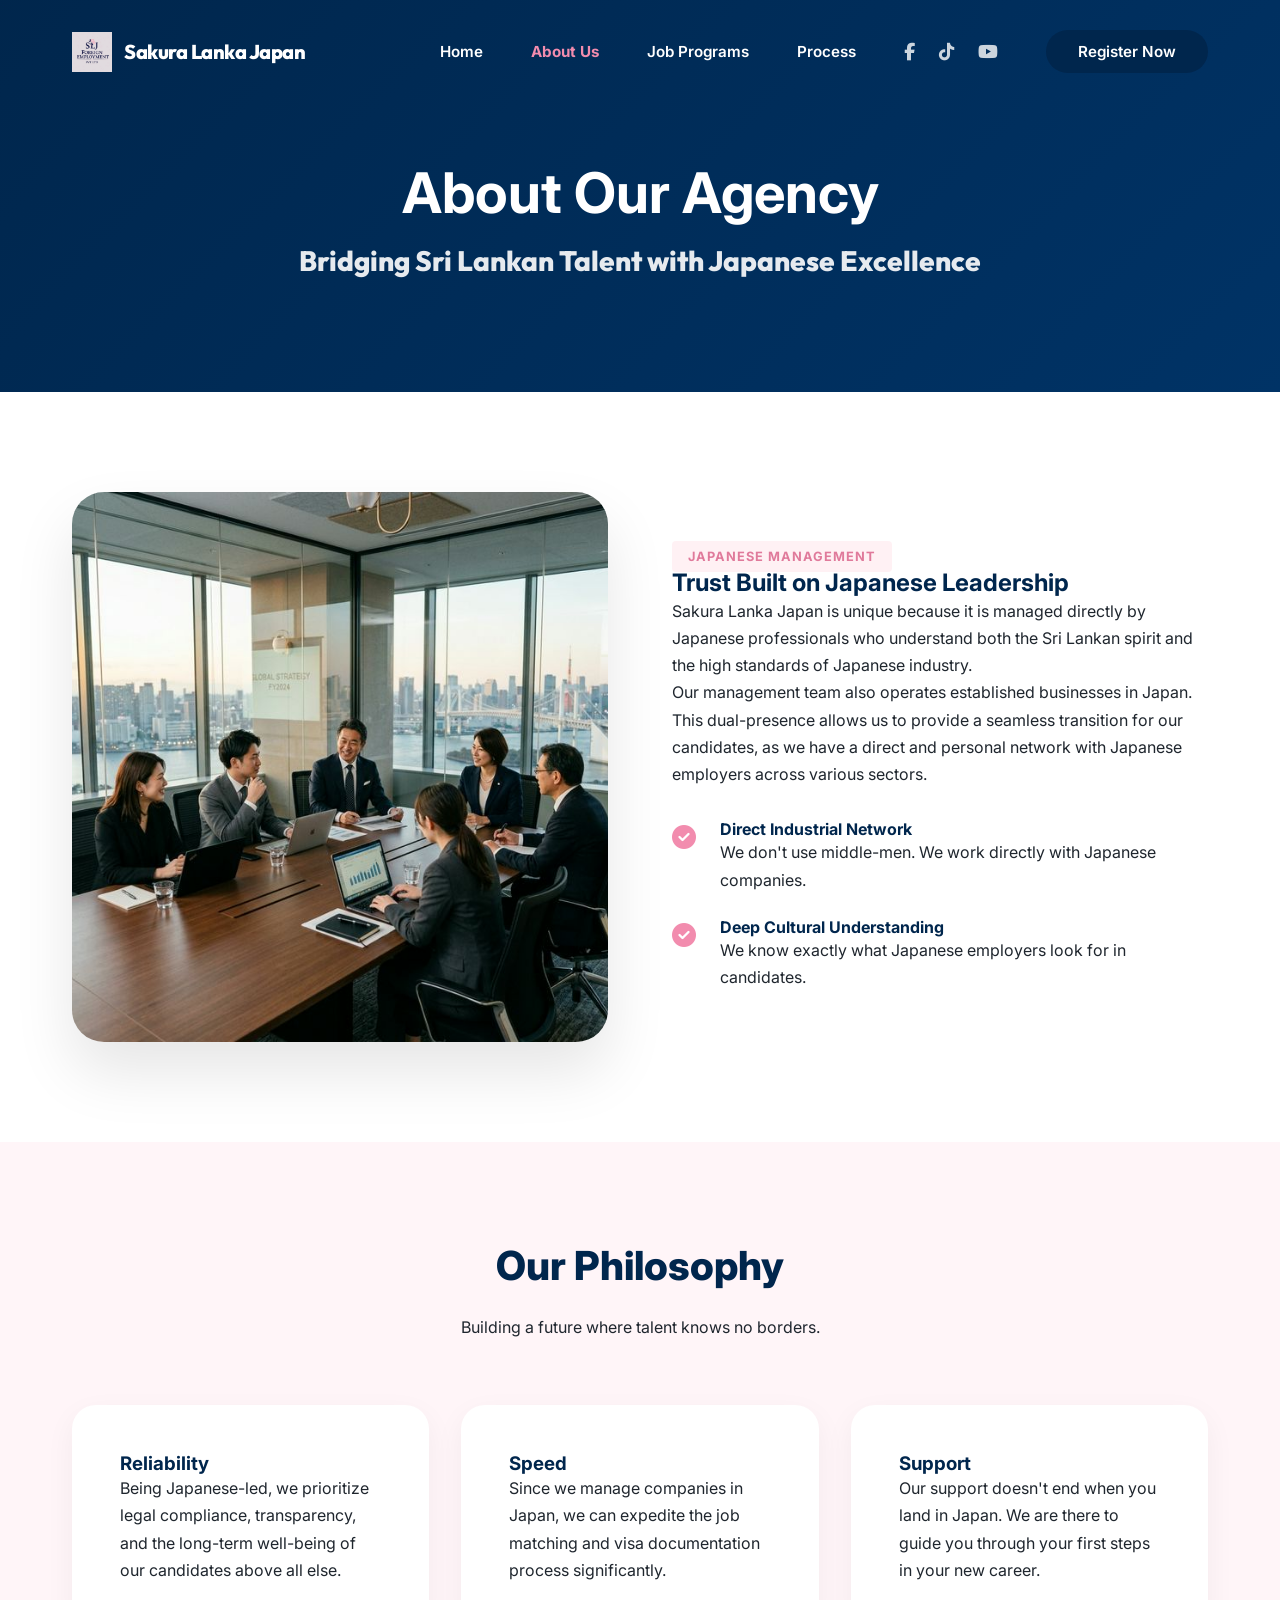
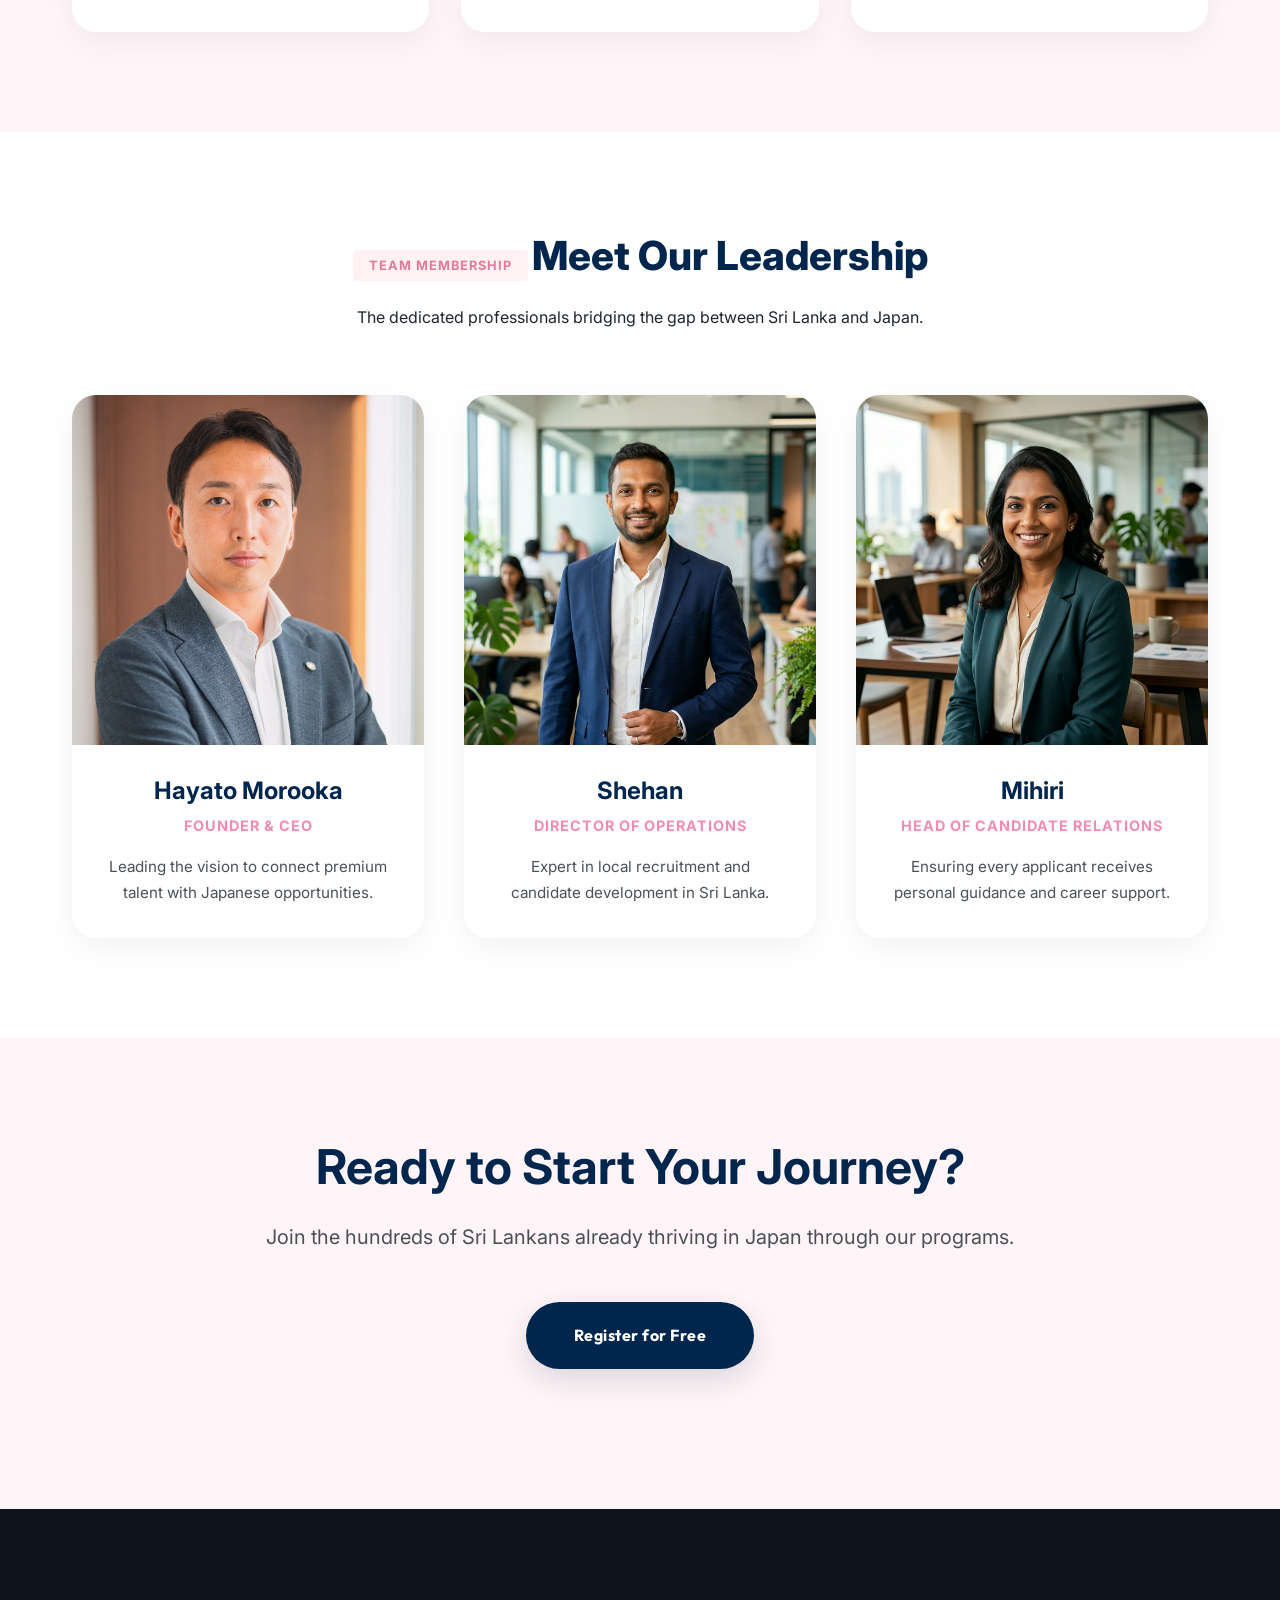
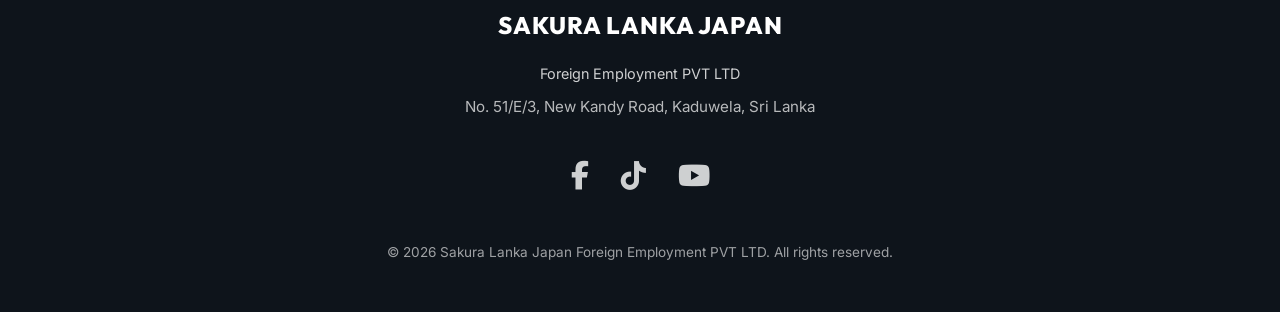
==== about.html @ 80bbb53d "Add files via upload" ====
<!DOCTYPE html>
<html lang="en">

<head>
    <meta charset="UTF-8">
    <meta name="viewport" content="width=device-width, initial-scale=1.0">
    <title>About Us | Sakura Lanka Japan</title>
    <link rel="stylesheet" href="style.css">
    <link rel="stylesheet" href="https://cdnjs.cloudflare.com/ajax/libs/font-awesome/6.5.1/css/all.min.css">
    <link rel="preconnect" href="https://fonts.googleapis.com">
    <link rel="preconnect" href="https://fonts.gstatic.com" crossorigin>
    <link
        href="https://fonts.googleapis.com/css2?family=Inter:wght@300;400;600;700;800&family=Outfit:wght@300;400;600;700;800;900&family=Noto+Sans+JP:wght@300;400;700;900&display=swap"
        rel="stylesheet">
</head>

<body>
    <header class="main-header scrolled">
        <div class="container nav-container">
            <div class="logo-wrapper">
                <img src="logo.png" alt="Sakura Lanka Japan Logo" class="logo-img">
                <div class="logo-text">Sakura Lanka Japan</div>
            </div>
            <nav class="desktop-nav">
                <ul class="nav-links">
                    <li><a href="index.html">Home</a></li>
                    <li><a href="about.html" class="active">About Us</a></li>
                    <li><a href="programs.html">Job Programs</a></li>
                    <li><a href="index.html#process">Process</a></li>
                    <li class="sns-icons">
                        <a href="https://www.facebook.com/share/18aJsfdszi/?mibextid=wwXIfr" target="_blank"><i
                                class="fab fa-facebook-f"></i></a>
                        <a href="https://www.tiktok.com/@sakura.lanka.japan?_r=1&_t=ZS-95PUACq7ZMe" target="_blank"><i
                                class="fab fa-tiktok"></i></a>
                        <a href="https://youtube.com/@sakuralankajapan?si=48Sxe-Mmoy4fAu45" target="_blank"><i
                                class="fab fa-youtube"></i></a>
                    </li>
                    <li><a href="index.html#contact" class="btn-premium-small">Register Now</a></li>
                </ul>
            </nav>
            <div class="mobile-toggle">
                <span></span><span></span><span></span>
            </div>
        </div>
    </header>

    <main>
        <section class="subpage-hero">
            <div class="container">
                <h1 data-reveal>About Our Agency</h1>
                <p class="lead" data-reveal="delay-1">Bridging Sri Lankan Talent with Japanese Excellence</p>
            </div>
        </section>

        <section class="about-intro">
            <div class="container grid-2">
                <div class="about-image" data-reveal>
                    <div class="img-wrapper">
                        <img src="management.png" alt="Japanese management team">
                    </div>
                </div>
                <div class="content-text" data-reveal="delay-1">
                    <span class="badge">Japanese Management</span>
                    <h2>Trust Built on <span class="highlight">Japanese Leadership</span></h2>
                    <p>Sakura Lanka Japan is unique because it is managed directly by Japanese professionals who
                        understand both the Sri Lankan spirit and the high standards of Japanese industry.</p>
                    <p>Our management team also operates established businesses in Japan. This dual-presence allows us
                        to provide a seamless transition for our candidates, as we have a direct and personal network
                        with Japanese employers across various sectors.</p>

                    <div class="management-highlights mt-4">
                        <div class="highlight-item">
                            <i class="fas fa-check-circle"></i>
                            <div>
                                <h4>Direct Industrial Network</h4>
                                <p>We don't use middle-men. We work directly with Japanese companies.</p>
                            </div>
                        </div>
                        <div class="highlight-item">
                            <i class="fas fa-check-circle"></i>
                            <div>
                                <h4>Deep Cultural Understanding</h4>
                                <p>We know exactly what Japanese employers look for in candidates.</p>
                            </div>
                        </div>
                    </div>
                </div>
            </div>
        </section>

        <section class="philosophy grey-bg">
            <div class="container">
                <div class="section-header text-center" data-reveal>
                    <h2 class="section-title">Our Philosophy</h2>
                    <p>Building a future where talent knows no borders.</p>
                </div>
                <div class="philosophy-grid">
                    <div class="phi-card" data-reveal>
                        <h3>Reliability</h3>
                        <p>Being Japanese-led, we prioritize legal compliance, transparency, and the long-term
                            well-being of our candidates above all else.</p>
                    </div>
                    <div class="phi-card" data-reveal="delay-1">
                        <h3>Speed</h3>
                        <p>Since we manage companies in Japan, we can expedite the job matching and visa documentation
                            process significantly.</p>
                    </div>
                    <div class="phi-card" data-reveal="delay-2">
                        <h3>Support</h3>
                        <p>Our support doesn't end when you land in Japan. We are there to guide you through your first
                            steps in your new career.</p>
                    </div>
                </div>
            </div>
        </section>

        <section class="team-section">
            <div class="container">
                <div class="section-header text-center" data-reveal>
                    <span class="badge">Team Membership</span>
                    <h2 class="section-title">Meet Our <span class="highlight">Leadership</span></h2>
                    <p>The dedicated professionals bridging the gap between Sri Lanka and Japan.</p>
                </div>
                <div class="team-grid">
                    <div class="team-card" data-reveal>
                        <div class="team-img">
                            <img src="hayato.jpg" alt="Hayato Morooka">
                        </div>
                        <div class="team-info">
                            <h3>Hayato Morooka</h3>
                            <p class="role">Founder & CEO</p>
                            <p class="desc">Leading the vision to connect premium talent with Japanese opportunities.
                            </p>
                        </div>
                    </div>
                    <div class="team-card" data-reveal="delay-1">
                        <div class="team-img">
                            <img src="shehan.png" alt="Shehan">
                        </div>
                        <div class="team-info">
                            <h3>Shehan</h3>
                            <p class="role">Director of Operations</p>
                            <p class="desc">Expert in local recruitment and candidate development in Sri Lanka.</p>
                        </div>
                    </div>
                    <div class="team-card" data-reveal="delay-2">
                        <div class="team-img">
                            <img src="mihiri.png" alt="Mihiri">
                        </div>
                        <div class="team-info">
                            <h3>Mihiri</h3>
                            <p class="role">Head of Candidate Relations</p>
                            <p class="desc">Ensuring every applicant receives personal guidance and career support.</p>
                        </div>
                    </div>
                </div>
            </div>
        </section>

        <section class="cta-section">
            <div class="container text-center" data-reveal>
                <h2>Ready to Start Your Journey?</h2>
                <p>Join the hundreds of Sri Lankans already thriving in Japan through our programs.</p>
                <div class="mt-4">
                    <a href="index.html#contact" class="btn-premium">Register for Free</a>
                </div>
            </div>
        </section>
    </main>

    <footer class="main-footer">
        <div class="container text-center">
            <div class="footer-logo">SAKURA LANKA JAPAN</div>
            <p style="font-size: 0.9rem; opacity: 0.8; margin-bottom: 0.5rem;">Foreign Employment PVT LTD</p>
            <p style="font-size: 0.95rem; margin-bottom: 2rem; opacity: 0.7;">No. 51/E/3, New Kandy Road,
                Kaduwela, Sri Lanka</p>
            <div class="footer-sns"
                style="margin-bottom: 2.5rem; display: flex; justify-content: center; gap: 2rem; font-size: 1.8rem;">
                <a href="https://www.facebook.com/share/18aJsfdszi/?mibextid=wwXIfr" target="_blank"><i
                        class="fab fa-facebook-f"></i></a>
                <a href="https://www.tiktok.com/@sakura.lanka.japan?_r=1&_t=ZS-95PUACq7ZMe" target="_blank"><i
                        class="fab fa-tiktok"></i></a>
                <a href="https://youtube.com/@sakuralankajapan?si=48Sxe-Mmoy4fAu45" target="_blank"><i
                        class="fab fa-youtube"></i></a>
            </div>
            <p style="font-size: 0.85rem; opacity: 0.6;">&copy; 2026 Sakura Lanka Japan Foreign Employment PVT LTD. All
                rights reserved.</p>
        </div>
    </footer>

    <script src="main.js"></script>
</body>

</html>
---- style.css ----
:root {
    /* Premium Color Palette */
    --primary: hsl(210, 100%, 15%);
    /* Ultra Deep Navy */
    --primary-light: hsl(210, 80%, 25%);
    --secondary: hsl(340, 80%, 75%);
    /* Elegant Sakura Pink */
    --secondary-dark: hsl(340, 60%, 65%);
    --accent: hsl(45, 100%, 50%);
    /* Gold accent */

    --text-main: hsl(210, 20%, 15%);
    --text-muted: hsl(210, 10%, 45%);
    --text-light: hsl(210, 10%, 65%);
    --white: #ffffff;
    --bg-light: hsl(340, 100%, 98%);
    --bg-dark: hsl(210, 30%, 8%);

    --border: hsla(210, 20%, 90%, 1);
    --glass: hsla(0, 0%, 100%, 0.8);
    --glass-border: hsla(0, 0%, 100%, 0.2);

    /* Typography */
    --font-heading: 'Outfit', 'Noto Sans JP', sans-serif;
    --font-body: 'Inter', 'Noto Sans JP', sans-serif;

    /* Transitions */
    --transition: all 0.4s cubic-bezier(0.16, 1, 0.3, 1);
}

* {
    margin: 0;
    padding: 0;
    box-sizing: border-box;
}

html {
    scroll-behavior: smooth;
}

body {
    font-family: var(--font-body);
    color: var(--text-main);
    line-height: 1.7;
    background-color: var(--white);
    overflow-x: hidden;
    -webkit-font-smoothing: antialiased;
}

.container {
    max-width: 1200px;
    margin: 0 auto;
    padding: 0 2rem;
}

.container.narrow {
    max-width: 800px;
}

a {
    text-decoration: none;
    color: inherit;
    transition: 0.3s;
}

ul {
    list-style: none;
}

img {
    max-width: 100%;
    display: block;
}

/* Typography */
h1,
h2,
h3,
h4 {
    line-height: 1.2;
    color: var(--primary);
}

.section-title {
    font-size: 2.5rem;
    font-weight: 800;
    margin-bottom: 1.5rem;
    position: relative;
    display: inline-block;
}

.section-header {
    margin-bottom: 4rem;
}

.text-center {
    text-align: center;
}

.mt-4 {
    margin-top: 2rem;
}

/* Buttons */
.btn-premium {
    display: inline-flex;
    align-items: center;
    justify-content: center;
    padding: 1.25rem 3rem;
    background: var(--primary);
    color: var(--white);
    font-weight: 700;
    font-family: var(--font-heading);
    border-radius: 100px;
    box-shadow: 0 10px 30px rgba(0, 31, 63, 0.15);
    transition: var(--transition);
    border: none;
    cursor: pointer;
    font-size: 1rem;
    letter-spacing: 0.5px;
}

.btn-premium:hover {
    transform: translateY(-4px) scale(1.02);
    background: var(--primary-light);
    box-shadow: 0 20px 40px rgba(0, 31, 63, 0.25);
    color: var(--white);
}

.btn-premium-small {
    padding: 0.75rem 2rem;
    border-radius: 100px;
    font-size: 0.85rem;
    background: var(--primary);
    color: var(--white);
    font-weight: 700;
}

.btn-outline {
    display: inline-flex;
    align-items: center;
    justify-content: center;
    padding: 1.25rem 3rem;
    border: 2px solid var(--white);
    color: var(--white);
    font-weight: 700;
    font-family: var(--font-heading);
    border-radius: 100px;
    transition: var(--transition);
}

.btn-outline:hover {
    background: var(--white);
    color: var(--primary);
    transform: translateY(-4px);
}

/* Header */
.main-header {
    position: fixed;
    top: 0;
    left: 0;
    width: 100%;
    padding: 2rem 0;
    z-index: 1000;
    transition: var(--transition);
    background: transparent;
}

.main-header.scrolled {
    background: var(--glass);
    backdrop-filter: blur(20px);
    -webkit-backdrop-filter: blur(20px);
    padding: 1rem 0;
    box-shadow: 0 10px 30px rgba(0, 0, 0, 0.05);
    border-bottom: 1px solid var(--glass-border);
}

.nav-container {
    display: flex;
    justify-content: space-between;
    align-items: center;
}

.logo-wrapper {
    display: flex;
    align-items: center;
    gap: 12px;
}

.logo-img {
    height: 40px;
    width: auto;
    object-fit: contain;
}

.logo-text {
    font-family: var(--font-heading);
    font-size: 1.25rem;
    font-weight: 800;
    letter-spacing: -0.5px;
    color: var(--white);
    transition: var(--transition);
}

.main-header.scrolled .logo-text {
    color: var(--primary);
}

/* Mobile Toggle */
.mobile-toggle {
    display: none;
    flex-direction: column;
    gap: 6px;
    cursor: pointer;
    z-index: 1001;
    padding: 10px;
}

.mobile-toggle span {
    display: block;
    width: 25px;
    height: 2px;
    background: var(--white);
    transition: var(--transition);
}

.main-header.scrolled .mobile-toggle span,
.mobile-toggle.active span {
    background: var(--primary);
}

.mobile-toggle.active span:nth-child(1) {
    transform: rotate(45deg) translate(5px, 6px);
}

.mobile-toggle.active span:nth-child(2) {
    opacity: 0;
}

.mobile-toggle.active span:nth-child(3) {
    transform: rotate(-45deg) translate(5px, -6px);
}

.nav-links {
    display: flex;
    gap: 3rem;
    align-items: center;
}

.nav-links a {
    font-weight: 600;
    font-size: 0.95rem;
    color: var(--white);
    transition: var(--transition);
    position: relative;
}

.nav-links a:not(.btn-primary-small)::after {
    content: '';
    position: absolute;
    bottom: -5px;
    left: 0;
    width: 0;
    height: 2px;
    background: var(--secondary);
    transition: var(--transition);
}

.nav-links a:hover:not(.btn-primary-small)::after {
    width: 100%;
}

.main-header.scrolled .nav-links a:not(.btn-premium-small) {
    color: var(--primary);
}

/* Hero Section */
.hero {
    height: 100vh;
    background: var(--bg-dark);
    position: relative;
    display: flex;
    align-items: center;
    color: var(--white);
    overflow: hidden;
}

.hero::before {
    content: '';
    position: absolute;
    inset: 0;
    background: url('hero-bg.png') center/cover no-repeat;
    opacity: 0.5;
    z-index: 0;
}

/* SNS Icons in Nav */
.sns-icons {
    display: flex;
    gap: 1.5rem;
}

.sns-icons a {
    font-size: 1.1rem;
    color: var(--white);
    opacity: 0.8;
}

.main-header.scrolled .sns-icons a {
    color: var(--primary);
}

.sns-icons a:hover {
    color: var(--secondary) !important;
    opacity: 1;
    transform: translateY(-3px);
}

.footer-sns a {
    color: var(--white);
    opacity: 0.8;
    transition: 0.3s;
}

.footer-sns a:hover {
    color: var(--secondary);
    opacity: 1;
    transform: scale(1.1);
}

.hero-overlay {
    position: absolute;
    inset: 0;
    background: linear-gradient(135deg, rgba(8, 16, 28, 0.95) 0%, rgba(8, 16, 28, 0.4) 100%);
    z-index: 1;
}

.hero-content {
    position: relative;
    z-index: 2;
    max-width: 900px;
}

.hero h1 {
    font-size: clamp(2.5rem, 6vw, 4.5rem);
    font-weight: 800;
    font-family: var(--font-heading);
    margin: 1.5rem 0;
    color: var(--white);
    line-height: 1.1;
    letter-spacing: -1px;
}

.hero .highlight {
    color: var(--secondary);
    position: relative;
}

.hero p {
    font-size: 1.25rem;
    max-width: 600px;
    margin-bottom: 2.5rem;
    opacity: 0.9;
}

.badge {
    background: rgba(255, 183, 197, 0.2);
    color: #e07a9b;
    padding: 0.5rem 1rem;
    border-radius: 4px;
    font-size: 0.8rem;
    font-weight: 700;
    letter-spacing: 1px;
    text-transform: uppercase;
}

/* Grid Layouts */
.grid-2 {
    display: grid;
    grid-template-columns: 1fr 1fr;
    gap: 4rem;
    align-items: center;
}

/* About Section */
.about-section {
    padding: 120px 0;
    background: var(--white);
}

.about-image {
    position: relative;
}

.about-image .img-wrapper {
    position: relative;
    border-radius: 32px;
    overflow: hidden;
    box-shadow: 0 30px 60px rgba(0, 0, 0, 0.1);
}

.about-image img {
    width: 100%;
    height: 550px;
    object-fit: cover;
    transition: var(--transition);
}

.about-image:hover img {
    transform: scale(1.05);
}

.lead {
    font-size: 1.75rem;
    font-weight: 800;
    color: var(--primary);
    margin-bottom: 2rem;
    line-height: 1.3;
    font-family: var(--font-heading);
}

.features-grid {
    display: grid;
    grid-template-columns: repeat(3, 1fr);
    gap: 1.5rem;
    margin-top: 4rem;
}

.feature-item {
    text-align: left;
    padding: 2rem;
    background: var(--bg-light);
    border-radius: 20px;
    transition: var(--transition);
    border: 1px solid transparent;
}

.feature-item:hover {
    background: var(--white);
    border-color: var(--secondary);
    transform: translateY(-8px);
    box-shadow: 0 15px 30px rgba(0, 0, 0, 0.05);
}

.feature-item .icon {
    font-size: 2.5rem;
    margin-bottom: 1.5rem;
    display: block;
}

.feature-item h4 {
    font-weight: 800;
    margin-bottom: 0.75rem;
    font-size: 1.1rem;
}

.feature-item p {
    font-size: 0.9rem;
    color: var(--text-muted);
}

/* Services Section */
.grey-bg {
    background-color: var(--bg-light);
}

.services-section {
    padding: 120px 0;
}

.services-grid {
    display: grid;
    grid-template-columns: repeat(3, 1fr);
    gap: 2.5rem;
}

.service-card {
    background: var(--white);
    padding: 4rem 2.5rem;
    border-radius: 32px;
    box-shadow: 0 10px 30px rgba(0, 0, 0, 0.02);
    transition: var(--transition);
    border: 1px solid var(--border);
    text-align: center;
}

.service-card:hover {
    transform: translateY(-15px);
    border-color: var(--secondary);
    box-shadow: 0 30px 60px rgba(18, 43, 85, 0.08);
}

.card-icon {
    font-size: 3.5rem;
    margin-bottom: 2rem;
    display: block;
}

.service-card h3 {
    font-size: 1.5rem;
    font-weight: 800;
    margin-bottom: 1.25rem;
}

.service-card p {
    color: var(--text-muted);
    font-size: 1rem;
    line-height: 1.7;
}

/* Contact Section */
.contact-section {
    padding: 120px 0;
    background: var(--bg-light);
}

.contact-card {
    background: var(--white);
    padding: 5rem;
    border-radius: 40px;
    box-shadow: 0 40px 80px rgba(0, 0, 0, 0.08);
    border: 1px solid var(--border);
}

.form-submit-container {
    display: flex;
    justify-content: center;
    margin-top: 3rem;
    width: 100%;
}

.contact-card h2 {
    font-size: 2.5rem;
    font-weight: 800;
    margin-bottom: 1.5rem;
    font-family: var(--font-heading);
}

.form-group {
    margin-bottom: 2rem;
}

.form-group label {
    display: block;
    font-weight: 700;
    margin-bottom: 0.75rem;
    font-size: 0.95rem;
    color: var(--primary);
}

.form-group input,
.form-group textarea,
.form-group select {
    width: 100%;
    padding: 1.25rem;
    border-radius: 16px;
    border: 1px solid var(--border);
    background: #fcfdfe;
    font-family: inherit;
    transition: var(--transition);
    font-size: 1rem;
}

.form-group input:focus,
.form-group textarea:focus,
.form-group select:focus {
    outline: none;
    border-color: var(--secondary);
    background: var(--white);
    box-shadow: 0 0 0 4px rgba(255, 183, 197, 0.1);
}

/* Process Section */
.process-section {
    padding: 120px 0;
    background-color: var(--white);
}

.process-steps {
    display: grid;
    grid-template-columns: repeat(auto-fit, minmax(200px, 1fr));
    gap: 2rem;
    margin-top: 4rem;
}

.step-item {
    text-align: left;
    background: var(--bg-light);
    padding: 3rem 2rem;
    border-radius: 24px;
    border: 1px solid var(--border);
    transition: var(--transition);
    position: relative;
    overflow: hidden;
}

.step-item:hover {
    background: var(--white);
    border-color: var(--secondary);
    transform: translateY(-8px);
    box-shadow: 0 15px 30px rgba(0, 0, 0, 0.05);
}

.step-item span {
    font-size: 4rem;
    font-weight: 900;
    color: var(--secondary);
    opacity: 0.15;
    position: absolute;
    top: -10px;
    right: 10px;
    font-family: var(--font-heading);
}

.step-item h4 {
    font-weight: 800;
    margin-bottom: 1rem;
    font-size: 1.2rem;
    color: var(--primary);
    position: relative;
    z-index: 1;
}

.step-item p {
    font-size: 0.95rem;
    color: var(--text-muted);
    line-height: 1.6;
    position: relative;
    z-index: 1;
}

/* Footer */
.main-footer {
    background: var(--bg-dark);
    color: var(--white);
    padding: 6rem 0 3rem;
}

.footer-logo {
    font-family: var(--font-heading);
    font-size: 1.5rem;
    font-weight: 800;
    letter-spacing: 1px;
    margin-bottom: 1rem;
}

/* Animations */
[data-reveal] {
    opacity: 0;
    transform: translateY(30px);
    transition: all 0.8s cubic-bezier(0.25, 0.46, 0.45, 0.94);
}

[data-reveal].revealed {
    opacity: 1;
    transform: translateY(0);
}

.delay-1 {
    transition-delay: 0.2s;
}

.delay-2 {
    transition-delay: 0.4s;
}

.delay-3 {
    transition-delay: 0.6s;
}

/* Responsive */
@media (max-width: 968px) {
    .container {
        padding: 0 1.5rem;
    }

    .grid-2 {
        grid-template-columns: 1fr;
        gap: 3rem;
    }

    .hero h1 {
        font-size: clamp(2rem, 8vw, 3rem);
    }

    .features-grid,
    .services-grid,
    .philosophy-grid,
    .team-grid,
    .industry-grid {
        grid-template-columns: 1fr;
    }

    .desktop-nav {
        display: contents;
    }

    .mobile-toggle {
        display: flex;
    }

    /* Mobile Nav Overlay */
    .nav-links {
        position: fixed;
        top: 0;
        right: -100%;
        width: 80%;
        height: 100vh;
        background: var(--white);
        flex-direction: column;
        justify-content: center;
        align-items: center;
        gap: 2rem;
        transition: var(--transition);
        z-index: 1000;
        box-shadow: -10px 0 30px rgba(0, 0, 0, 0.1);
    }

    .nav-links.active {
        right: 0;
    }

    .nav-links a {
        color: var(--primary);
        font-size: 1.25rem;
    }

    .nav-links a.btn-premium-small {
        color: var(--white) !important;
    }

    .nav-links .sns-icons {
        margin-top: 2rem;
    }

    .btn-premium-small {
        width: 100%;
        max-width: 250px;
        text-align: center;
    }

    .about-image img {
        height: 400px;
    }

    .contact-card {
        padding: 3rem 1.5rem;
    }

    .contact-card h2 {
        font-size: 2rem;
    }
}

@media (max-width: 480px) {
    .hero h1 {
        font-size: 2.25rem;
    }

    .section-title {
        font-size: 2rem;
    }

    .lead {
        font-size: 1.25rem;
    }

    .phi-card,
    .team-card,
    .industry-card {
        padding: 2rem 1.5rem;
    }
}

/* Subpage Styles */
.subpage-hero {
    padding: 160px 0 80px;
    background: var(--primary);
    background-image: linear-gradient(135deg, var(--primary) 0%, #003366 100%);
    color: var(--white);
    text-align: center;
}

.subpage-hero h1 {
    font-size: 3.5rem;
    margin-bottom: 1rem;
    color: var(--white);
}

.subpage-hero .lead {
    color: var(--white);
    opacity: 0.9;
}

.about-intro,
.program-details {
    padding: 100px 0;
}

.management-highlights {
    display: flex;
    flex-direction: column;
    gap: 1.5rem;
}

.highlight-item {
    display: flex;
    gap: 1.5rem;
    align-items: flex-start;
}

.philosophy {
    padding: 100px 0;
}

.highlight-item i {
    color: var(--secondary);
    font-size: 1.5rem;
    margin-top: 5px;
}

.phi-card {
    background: var(--white);
    padding: 3rem;
    border-radius: 24px;
    box-shadow: 0 10px 30px rgba(0, 0, 0, 0.05);
    transition: var(--transition);
}

.phi-card:hover {
    transform: translateY(-10px);
    box-shadow: 0 20px 40px rgba(0, 0, 0, 0.1);
}

.philosophy-grid {
    display: grid;
    grid-template-columns: repeat(auto-fit, minmax(300px, 1fr));
    gap: 2rem;
    margin-top: 4rem;
}

.industry-grid {
    display: grid;
    grid-template-columns: repeat(auto-fit, minmax(250px, 1fr));
    gap: 2rem;
}

.industry-card {
    background: var(--white);
    padding: 2.5rem;
    border-radius: 20px;
    border: 1px solid var(--border);
    transition: var(--transition);
}

.industry-card:hover {
    border-color: var(--secondary);
    background: var(--glass);
}

.ind-icon {
    font-size: 2.5rem;
    margin-bottom: 1.5rem;
}

.section-divider {
    border: none;
    height: 1px;
    background: var(--border);
    margin: 80px 0;
}

.nav-links a.active {
    color: var(--secondary);
    font-weight: 700;
}

/* Team Section Styles */
.team-section {
    padding: 100px 0;
}

.team-grid {
    display: grid;
    grid-template-columns: repeat(auto-fit, minmax(300px, 1fr));
    gap: 2.5rem;
    margin-top: 4rem;
}

.team-card {
    background: var(--white);
    border-radius: 24px;
    overflow: hidden;
    box-shadow: 0 10px 30px rgba(0, 0, 0, 0.05);
    transition: var(--transition);
    text-align: center;
}

.team-card:hover {
    transform: translateY(-10px);
    box-shadow: 0 20px 40px rgba(0, 0, 0, 0.1);
}

.team-img {
    height: 350px;
    overflow: hidden;
}

.team-img img {
    width: 100%;
    height: 100%;
    object-fit: cover;
    object-position: top center;
    transition: var(--transition);
}

.team-card:hover .team-img img {
    transform: scale(1.05);
}

.team-info {
    padding: 2rem;
}

.team-info h3 {
    font-size: 1.5rem;
    margin-bottom: 0.5rem;
    color: var(--primary);
}

.team-info .role {
    color: var(--secondary);
    font-weight: 700;
    margin-bottom: 1rem;
    font-family: var(--font-outfit);
    font-size: 0.9rem;
    text-transform: uppercase;
    letter-spacing: 1px;
}

.team-info .desc {
    font-size: 0.95rem;
    opacity: 0.8;
}

/* CTA Section Styles */
.cta-section {
    padding: 100px 0 140px;
    background: var(--bg-light);
    text-align: center;
}

.cta-section h2 {
    font-size: 3rem;
    margin-bottom: 1.5rem;
    color: var(--primary);
}

.cta-section p {
    font-size: 1.25rem;
    margin-bottom: 3rem;
    opacity: 0.8;
}
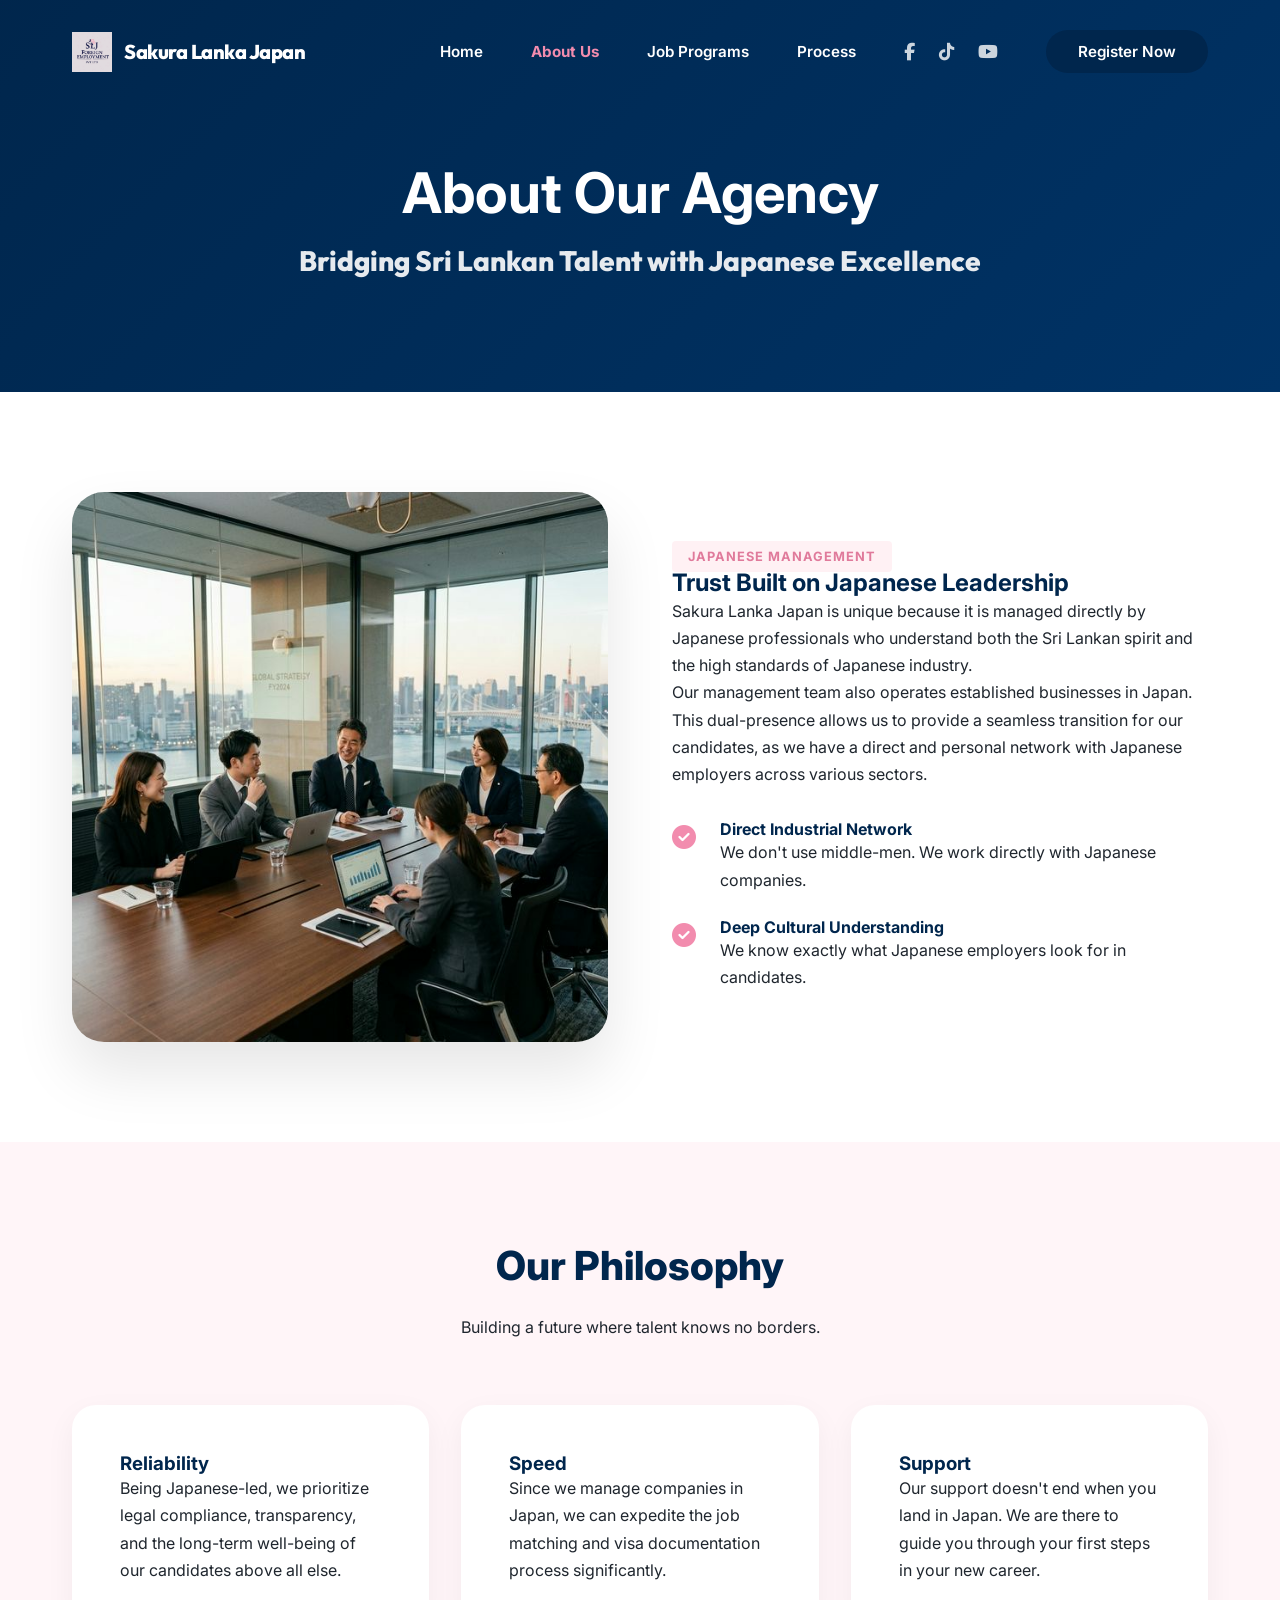
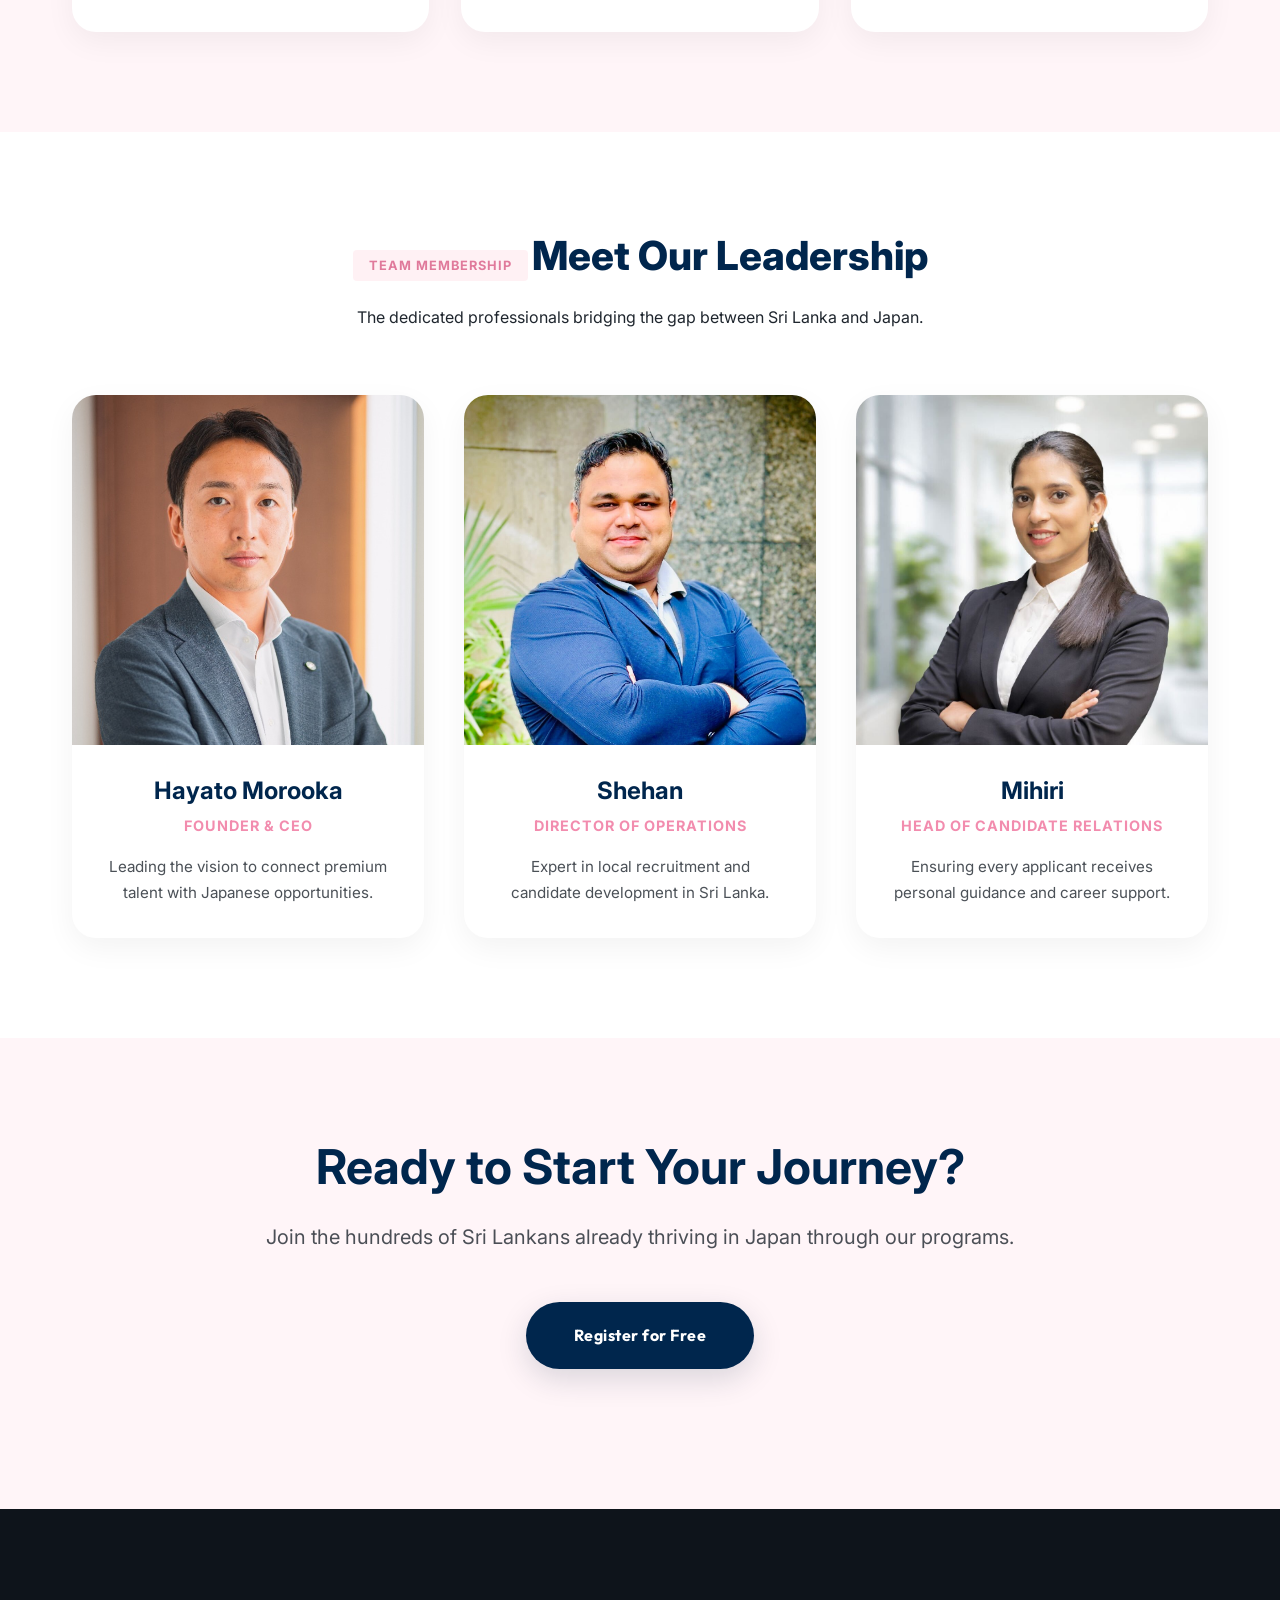
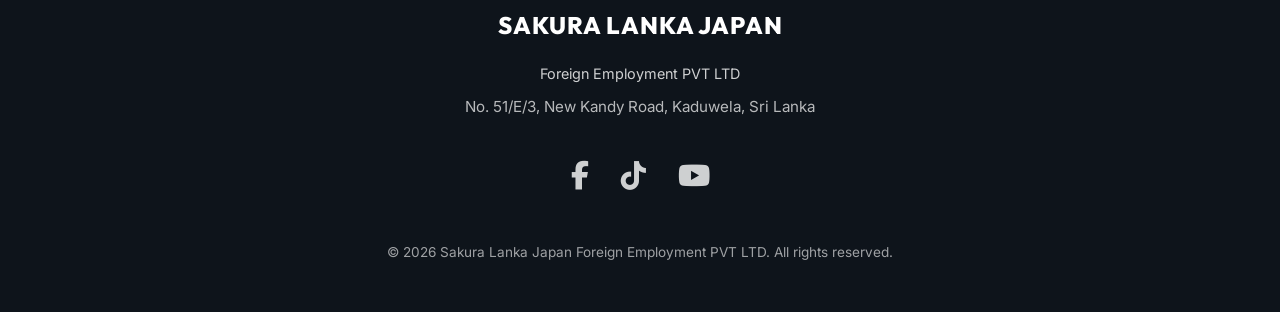
==== commit 96b4a6f6: "Add files via upload" ====
--- a/about.html
+++ b/about.html
@@ -2,9 +2,19 @@
 <html lang="en">
 
 <head>
+    <!-- Google tag (gtag.js) -->
+    <script async src="https://www.googletagmanager.com/gtag/js?id=G-17BVVQ814J"></script>
+    <script>
+        window.dataLayer = window.dataLayer || [];
+        function gtag() { dataLayer.push(arguments); }
+        gtag('js', new Date());
+
+        gtag('config', 'G-17BVVQ814J');
+    </script>
     <meta charset="UTF-8">
     <meta name="viewport" content="width=device-width, initial-scale=1.0">
     <title>About Us | Sakura Lanka Japan</title>
+    <link rel="icon" type="image/png" href="favicon.png">
     <link rel="stylesheet" href="style.css">
     <link rel="stylesheet" href="https://cdnjs.cloudflare.com/ajax/libs/font-awesome/6.5.1/css/all.min.css">
     <link rel="preconnect" href="https://fonts.googleapis.com">
